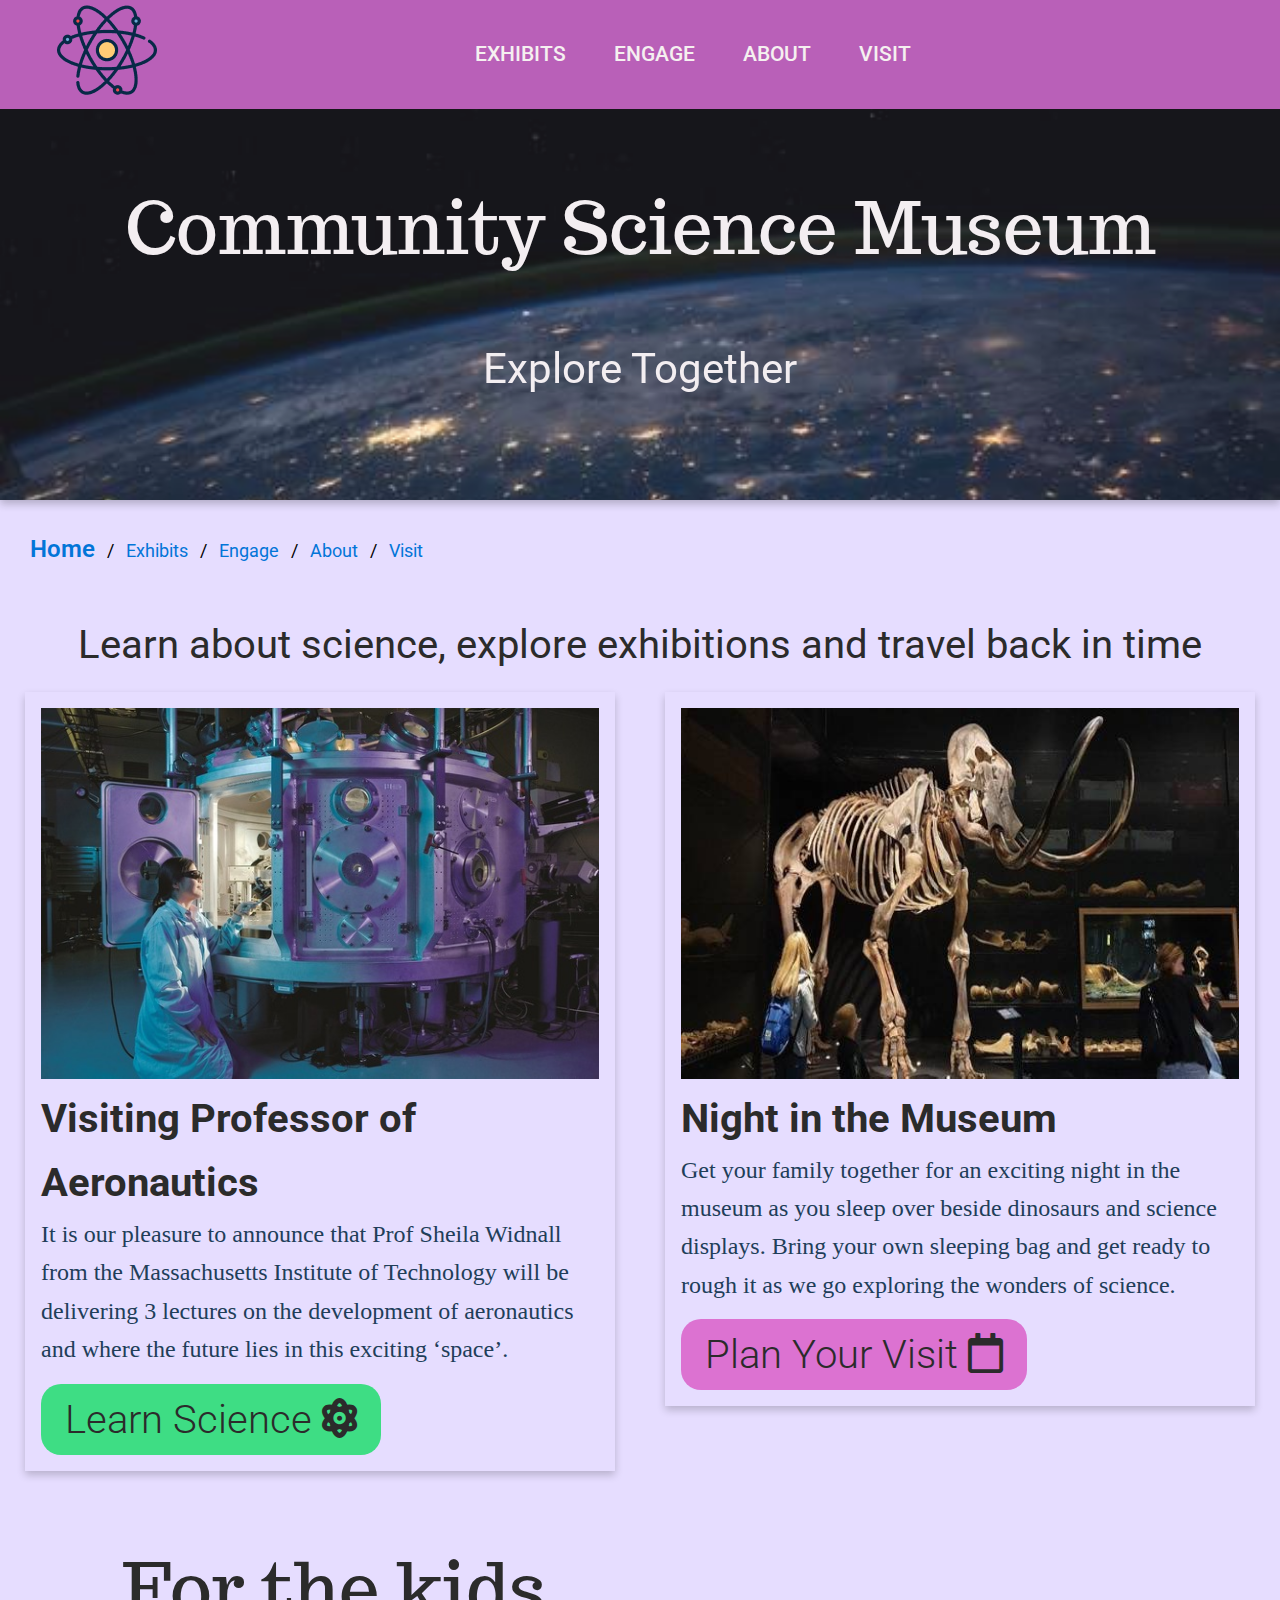
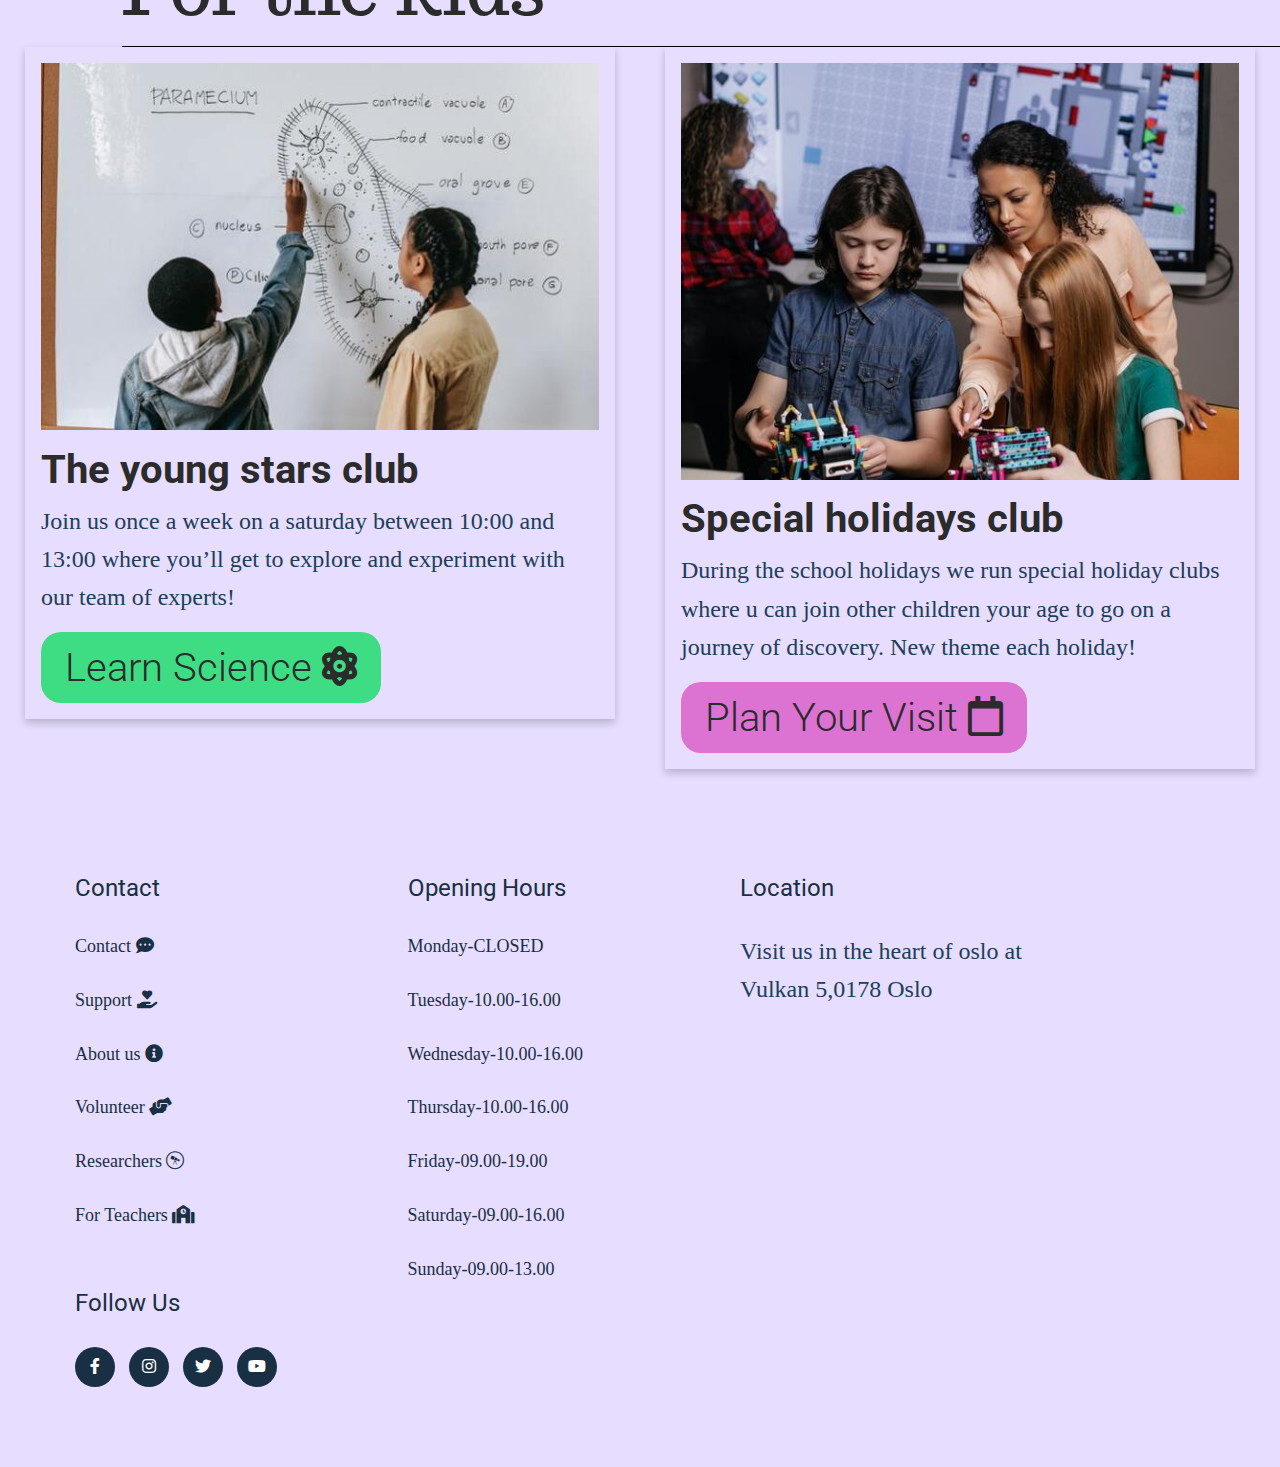
==== index.html @ 9e0d59b8 "minor changes" ====
<!DOCTYPE html>
<html lang="en">
  <head>
    <meta charset="UTF-8" />
    <meta http-equiv="X-UA-Compatible" content="IE=edge" />
    <meta name="viewport" content="width=device-width, initial-scale=1.0" />
    <meta
      name="description"
      content="Science Museum, Technology, biology, ecology, space, universe, dinosaurs"
    />
    <title>Community Science Museum Home Page</title>
    <link rel="stylesheet" href="/CSS/style.css" />
    <link
      rel="stylesheet"
      href="https://cdnjs.cloudflare.com/ajax/libs/font-awesome/5.15.4/css/all.min.css"
      integrity="sha512-1ycn6IcaQQ40/MKBW2W4Rhis/DbILU74C1vSrLJxCq57o941Ym01SwNsOMqvEBFlcgUa6xLiPY/NS5R+E6ztJQ=="
      crossorigin="anonymous"
      referrerpolicy="no-referrer"
    />
  </head>
  <body>
    <header>
      <a href="/index.html">
        <img class="logo" src="/img/atom-svgrepo-com.png" alt="CSM-Logo" />
      </a>
      <input type="checkbox" id="nav-toggle" class="nav-toggle" />
      <nav>
        <ul>
          <li><a href="/exhibits.html">Exhibits</a></li>
          <li><a href="/engage.html">Engage</a></li>
          <li><a href="/about.html">About</a></li>
          <li><a href="/visit.html">Visit</a></li>
        </ul>
      </nav>
      <label for="nav-toggle" class="nav-toggle-label">
        <span></span>
      </label>
    </header>
    <section class="herocontainer hero-banner header-pic">
      <div class="herob-text">
        <h2 class="herotext1">Community Science Museum</h2>
        <h2 class="herotext2">Explore Together</h2>
      </div>
    </section>
    <section>
      <ul class="breadcrums">
        <li><a class="active" href="/index.html">Home</a></li>
        <li><a href="/exhibits.html">Exhibits</a></li>
        <li><a href="/engage.html">Engage</a></li>
        <li><a href="/about.html">About</a></li>
        <li><a href="/visit.html">Visit</a></li>
      </ul>
    </section>
    <h1 class="title">
      Learn about science, explore exhibitions and travel back in time
    </h1>
    <main class="top-section">
      <div class="row">
        <div class="column">
          <div class="card">
            <img
              class="topsection-pic"
              src="/img/sciencelady.jpg"
              alt="Scientist with protective goggles working on a silver/purple machine"
            />
            <h2>Visiting Professor of Aeronautics</h2>
            <p>
              It is our pleasure to announce that Prof Sheila Widnall from the
              Massachusetts Institute of Technology will be delivering 3
              lectures on the development of aeronautics and where the future
              lies in this exciting ‘space’.
            </p>
            <a href=""></a>
            <button class="science">
              Learn Science <i class="fas fa-atom"></i>
            </button>
          </div>
        </div>
        <div class="column">
          <div class="card">
            <img
              class="topsection-pic"
              src="/img/mammoth.jpg"
              alt="Mammoth exhibit with people in the background in awe"
            />
            <h2>Night in the Museum</h2>
            <p>
              Get your family together for an exciting night in the museum as
              you sleep over beside dinosaurs and science displays. Bring your
              own sleeping bag and get ready to rough it as we go exploring the
              wonders of science.
            </p>
            <button class="visit">
              Plan Your Visit <i class="far fa-calendar"></i>
            </button>
          </div>
        </div>
      </div>
    </main>
    <section>
      <h1 class="botsection-title">For the kids</h1>
      <div class="top-section">
        <div class="row">
          <div class="column">
            <div class="card">
              <img
                class="topsection-pic"
                src="/img/kidsscience.jpg"
                alt="Two kids drawing biology shapes in school"
              />
              <h2>The young stars club</h2>
              <p>
                Join us once a week on a saturday between 10:00 and 13:00 where
                you’ll get to explore and experiment with our team of experts!
              </p>
              <button class="science">
                Learn Science <i class="fas fa-atom"></i>
              </button>
            </div>
          </div>
          <div class="column">
            <div class="card">
              <img
                class="topsection-pic"
                src="/img/clubkids.png"
                alt="Kids playing with science lego"
              />
              <h2>Special holidays club</h2>
              <p>
                During the school holidays we run special holiday clubs where u
                can join other children your age to go on a journey of
                discovery. New theme each holiday!
              </p>
              <button class="visit">
                Plan Your Visit <i class="far fa-calendar"></i>
              </button>
            </div>
          </div>
        </div>
      </div>
    </section>
    <footer class="footer">
      <div class="footer-container">
        <div class="footer-row">
          <div class="footer-column">
            <h4>Contact</h4>
            <ul>
              <li>
                <a href="#">Contact <i class="fas fa-comment-dots"></i></a>
              </li>
              <li>
                <a href="#"
                  >Support <i class="fas fa-hand-holding-heart"></i>
                </a>
              </li>
              <li>
                <a href="#">About us <i class="fas fa-info-circle"></i></a>
              </li>
              <li>
                <a href="#">Volunteer <i class="fas fa-hands-helping"></i></a>
              </li>
              <li>
                <a href="#">Researchers <i class="fab fa-wpexplorer"></i></a>
              </li>
              <li>
                <a href="#">For Teachers <i class="fas fa-school"></i></a>
              </li>
            </ul>
          </div>
          <div class="footer-column">
            <h4>Opening Hours</h4>
            <ul>
              <li><a href="#">Monday-CLOSED</a></li>
              <li><a href="#">Tuesday-10.00-16.00</a></li>
              <li><a href="#">Wednesday-10.00-16.00</a></li>
              <li><a href="#">Thursday-10.00-16.00</a></li>
              <li><a href="#">Friday-09.00-19.00</a></li>
              <li><a href="#">Saturday-09.00-16.00</a></li>
              <li><a href="#">Sunday-09.00-13.00</a></li>
            </ul>
          </div>
          <div class="footer-column">
            <h4>Location</h4>
            <p>Visit us in the heart of oslo at Vulkan 5,0178 Oslo</p>
            <div class="map-responsive">
              <iframe
                src="https://www.google.com/maps/embed?pb=!1m18!1m12!1m3!1d1999.6000378362528!2d10.749838216096292!3d59.92218498187022!2m3!1f0!2f0!3f0!3m2!1i1024!2i768!4f13.1!3m3!1m2!1s0x46416e65a294248f%3A0xf993f57b39780819!2sVulkan%205%2C%200178%20Oslo!5e0!3m2!1sno!2sno!4v1638839526198!5m2!1sno!2sno"
                width="100%"
                height="100%"
                style="border: 0"
                allowfullscreen=""
                loading="lazy"
              ></iframe>
            </div>
          </div>
          <div class="footer-column">
            <h4>Follow us</h4>
            <div class="social-links">
              <a href="#"><i class="fab fa-facebook-f"></i></a>
              <a href="#"><i class="fab fa-instagram"></i></a>
              <a href="#"><i class="fab fa-twitter"></i></a>
              <a href="#"><i class="fab fa-youtube"></i></a>
            </div>
          </div>
        </div>
      </div>
    </footer>
  </body>
</html>
---- CSS/style.css ----
@import url('https://fonts.googleapis.com/css2?family=Comic+Neue:wght@400;700&family=Roboto:wght@300;400;500;700&family=Trocchi&display=swap');

* {
  margin: 0;
  padding: 0;
}

body {
  margin: 0;
  background-color: #e6ddff;
  overflow-x: hidden;
  line-height: 1.6;
}

h1 {
  text-align: center;
}

header {
  background: #b960b8;
  text-align: center;
  position: absolute;
  z-index: 99999;
  width: 100%;
}

/* Nav bar */

.nav-toggle {
  position: absolute;
  left: -12200px;
  top: -12200px;
}

.nav-toggle:focus ~ .nav-toggle-label {
  outline: 1px;
}

.nav-toggle-label {
  position: absolute;
  top: 0;
  left: 0;
  margin-left: 1em;
  height: 100%;
  display: flex;
  align-items: center;
}

.nav-toggle-label span,
.nav-toggle-label span::before,
.nav-toggle-label span::after {
  display: block;
  background: #2b2b2b;
  height: 2px;
  width: 2em;
  border-radius: 2px;
  position: relative;
}

.nav-toggle-label span::before,
.nav-toggle-label span::after {
  content: '';
  position: absolute;
}

.nav-toggle-label span::before {
  bottom: 7px;
}

.nav-toggle-label span::after {
  top: 7px;
}

nav {
  position: absolute;
  text-align: left;
  top: 100%;
  left: 0;
  background: #b960b8;
  font-family: 'Roboto', sans-serif;
  font-weight: 500;
  width: 50%;
  transform: scale(1, 0);
  transform-origin: top;
  transition: transform 400ms ease-in-out;
}

nav ul {
  margin: 0;
  padding: 0;
  list-style: none;
  width: 100%;
}

nav li {
  margin-bottom: 1em;
  margin-left: 1em;
}

nav a {
  color: #f5f0f0;
  text-decoration: none;
  font-size: 1.3rem;
  text-transform: uppercase;
  opacity: 0;
  transition: opacity 150ms ease-in-out;
}

nav a:hover {
  color: #2b2b2b;
}

.nav-toggle:checked ~ nav {
  transform: scale(1, 1);
}

.nav-toggle:checked ~ nav a {
  opacity: 1;
  transition: opacity 250ms ease-in-out 250ms;
}

.nav-desktop {
  height: 100%;
  display: flex;
  justify-content: space-between;
  flex-direction: row;
  align-items: flex-start;
}

/* nav end */

.herocontainer {
  display: flex;
  justify-content: center;
}

.herob-text {
  font-family: 'Trocchi', sans-serif;
  font-weight: 400;
  padding-top: 20px;
  padding-bottom: 20px;
  text-align: center;
}

.herotext1 {
  font-family: 'Trocchi', serif;
  font-weight: 400;
  font-size: 72px;
  color: #f5f0f0;
  margin-top: 150px;
}

.herotext2 {
  font-family: 'Roboto', sans-serif;
  font-weight: 400;
  font-size: 42px;
  color: #f5f0f0;
  margin-top: 50px;
  display: flex;
  justify-content: center;
}

.header-pic {
  position: relative;
  height: 500px;
  width: 100%;
  background-image: url(/img/heropic3.jpg);
  filter: drop-shadow(0px 4px 4px rgba(0, 0, 0, 0.25));
  background-repeat: no-repeat;
  background-size: cover;
  opacity: 0.9;
}

.container {
  padding: 10px;
}

/* Herobanner end */

/* Main top section */

.breadcrums {
  padding: 30px;
  list-style: none;
}

.breadcrums li {
  display: inline;
  font-size: 18px;
  font-family: 'Roboto';
}

.breadcrums li + li::before {
  padding: 8px;
  color: black;
  content: '/\00a0';
}

.breadcrums li a {
  color: #0275d8;
  text-decoration: none;
}

.breadcrums li a:hover {
  color: #01447e;
  text-decoration: underline;
}

.active {
  color: #0275d8;
  font-weight: 600;
  font-size: 24px;
}

.title {
  display: flex;
  font-family: 'Roboto';
  font-weight: 400;
  font-size: 2.5em;
  justify-content: center;
  margin-top: 15px;
  margin-bottom: 15px;
  color: #2b2b2b;
}

.top-section {
  display: flex;
}

.row {
  display: flex;
  justify-content: space-around;
  margin: 0 auto;
  width: 100%;
}

.row::after {
  content: '';
  display: table;
  clear: both;
}

.column {
  width: 100%;
  float: left;
  padding: 0 10px;
}

.card {
  box-shadow: 0 4px 8px 0 rgba(0, 0, 0, 0.2);
  padding: 16px;
  margin-bottom: 30px;
  background-color: transparent;
  margin-inline: auto;
  width: min(90%, 70.5rem);
}

.card h2 {
  font-family: 'Roboto';
  color: #2b2b2b;
  font-size: 2.5em;
}

/* Buttons */

.science {
  border: none;
  padding: 12px 24px;
  border-radius: 20px;
  font-size: 2.5em;
  color: #2b2b2b;
  background-color: #3edd84;
  margin: 0 auto;
  cursor: pointer;
  font-family: 'roboto';
  font-weight: 300;
  margin-top: 15px;
}

.visit {
  border: none;
  padding: 12px 24px;
  border-radius: 20px;
  font-size: 2.5em;
  color: #2b2b2b;
  background-color: #dc72d1;
  margin: 0 auto;
  cursor: pointer;
  font-family: 'roboto';
  font-weight: 300;
  margin-top: 15px;
}

.visit:hover {
  background-color: #f12886;

}
.science:hover {
  background-color: azure;
}
/* buttons end */
p {
  font-size: 1.5em;
  color: #213e59;
}

.topsection-pic {
  width: 100%;
}

/* Top section end */

/* Mid section */

.midsection-column {
  height: 10vh;
  display: flex;
}

.bold {
  font-weight: 400;
}

/* Mid section end */

.botsection-title {
  margin-top: 30px;
  border-bottom: 1px solid black;
  font-family: 'Trocchi';
  font-weight: 400;
  font-size: 72px;
  color: #2b2b2b;
  display: flex;
  margin-left: 122px;
}

.botsection-undertitle {
  font-family: 'Roboto';
  font-weight: 300;
  font-size: 42px;
  margin-left: 122px;
  color: #f5f0f0;
}

/* Footer */

.footer {
  background-color: #e6ddff;
  padding: 70px 0;
}

.footer-container {
  max-width: 1170px;
  margin: auto;
}

.footer-row {
  display: flex;
  flex-wrap: wrap;
}

.footer-column {
  width: 25%;
  padding: 0 20px;
}

.footer-column h4 {
  font-size: 24px;
  color: #192f44;
  text-transform: capitalize;
  margin-bottom: 25px;
  font-family: 'Roboto';
  font-weight: 400;
}

.footer-column ul li {
  list-style-type: none;
}

.footer-column ul li:not(:last-child) {
  margin-bottom: 25px;
}

.footer-column ul li a {
  font-size: 18px;
  text-decoration: none;
  color: #192f44;
  font-weight: 300;
  transition: all 0.3s ease;
}

.footer-column ul li a:hover {
  padding-left: 8px;
}

.footer-column .social-links a {
  display: inline-block;
  height: 40px;
  width: 40px;
  background-color: #192f44;
  margin: 0 10px 10px 0;
  text-align: center;
  border-radius: 50px;
  line-height: 40px;
  color: #fff;
  transition: all 0, 5s ease;
}

.footer-column .social-links a:hover {
  color: #2b2b2b;
  background-color: #dc72d1;
}

.map-responsive {
  overflow: hidden;
  padding-bottom: 56.25%;
  padding-top: 10%;
  position: relative;
  height: 0;
}

.map-responsive iframe {
  left: 0;
  top: 0;
  height: 100%;
  width: 100%;
  position: absolute;
}

/* Footer end */

@media screen and (min-width: 1024px) {
  .nav-toggle-label {
    display: none;
  }

  header {
    display: grid;
    grid-template-columns: 1fr auto minmax(800px, 4fr) 1fr;
  }
  .logo {
    grid-column: 1 / 4;
  }
  nav {
    position: relative;
    text-align: left;
    transition: none;
    transform: scale(1, 1);
    background: none;
    top: initial;
    left: initial;
    grid-column: 3/4;
    display: flex;
    justify-content: flex-end;
    align-items: center;
  }

  nav ul {
    display: flex;
    width: 50%;
  }
  nav li {
    margin-left: 3em;
    margin-bottom: 0;
  }
  nav a {
    opacity: 1;
    position: relative;
  }
  nav a::before {
    content: '';
    display: block;
    height: 2px;
    background: black;
    position: absolute;
    top: -0.75em;
    left: 0;
    right: 0;
    transform: scale(0, 1);
    transition: transform ease-in-out;
  }
  nav a:hover::before {
    transform: scale(1, 1);
  }
}

@media screen and (max-width: 1024px) {
  .column {
    width: 95%;
    display: block;
    margin-bottom: 20px;
  }
  .row {
    display: block;
  }
  .footer-column {
    width: 35%;
    margin-bottom: 30px;
  }
  .title {
    font-size: 2em;
  }
  .science {
    font-size: 1.5em;
  }
  .visit {
    font-size: 1.5em;
  }
}

@media screen and (max-width: 574px) {
  .footer-column {
    width: 25%;
    font-size: 12px;
  }
  .footer-column p {
    font-size: 18px;
  }
  .title {
    font-size: 1.5em;
  }
  .herotext1 {
    font-size: 22px;
  }
  .herotext2 {
    font-size: 24px;
  }
  .science,
  .visit {
    margin-bottom: 20px;
  }
  .botsection-title {
    font-size: 2em;
    margin-left: 20px;
  }
}
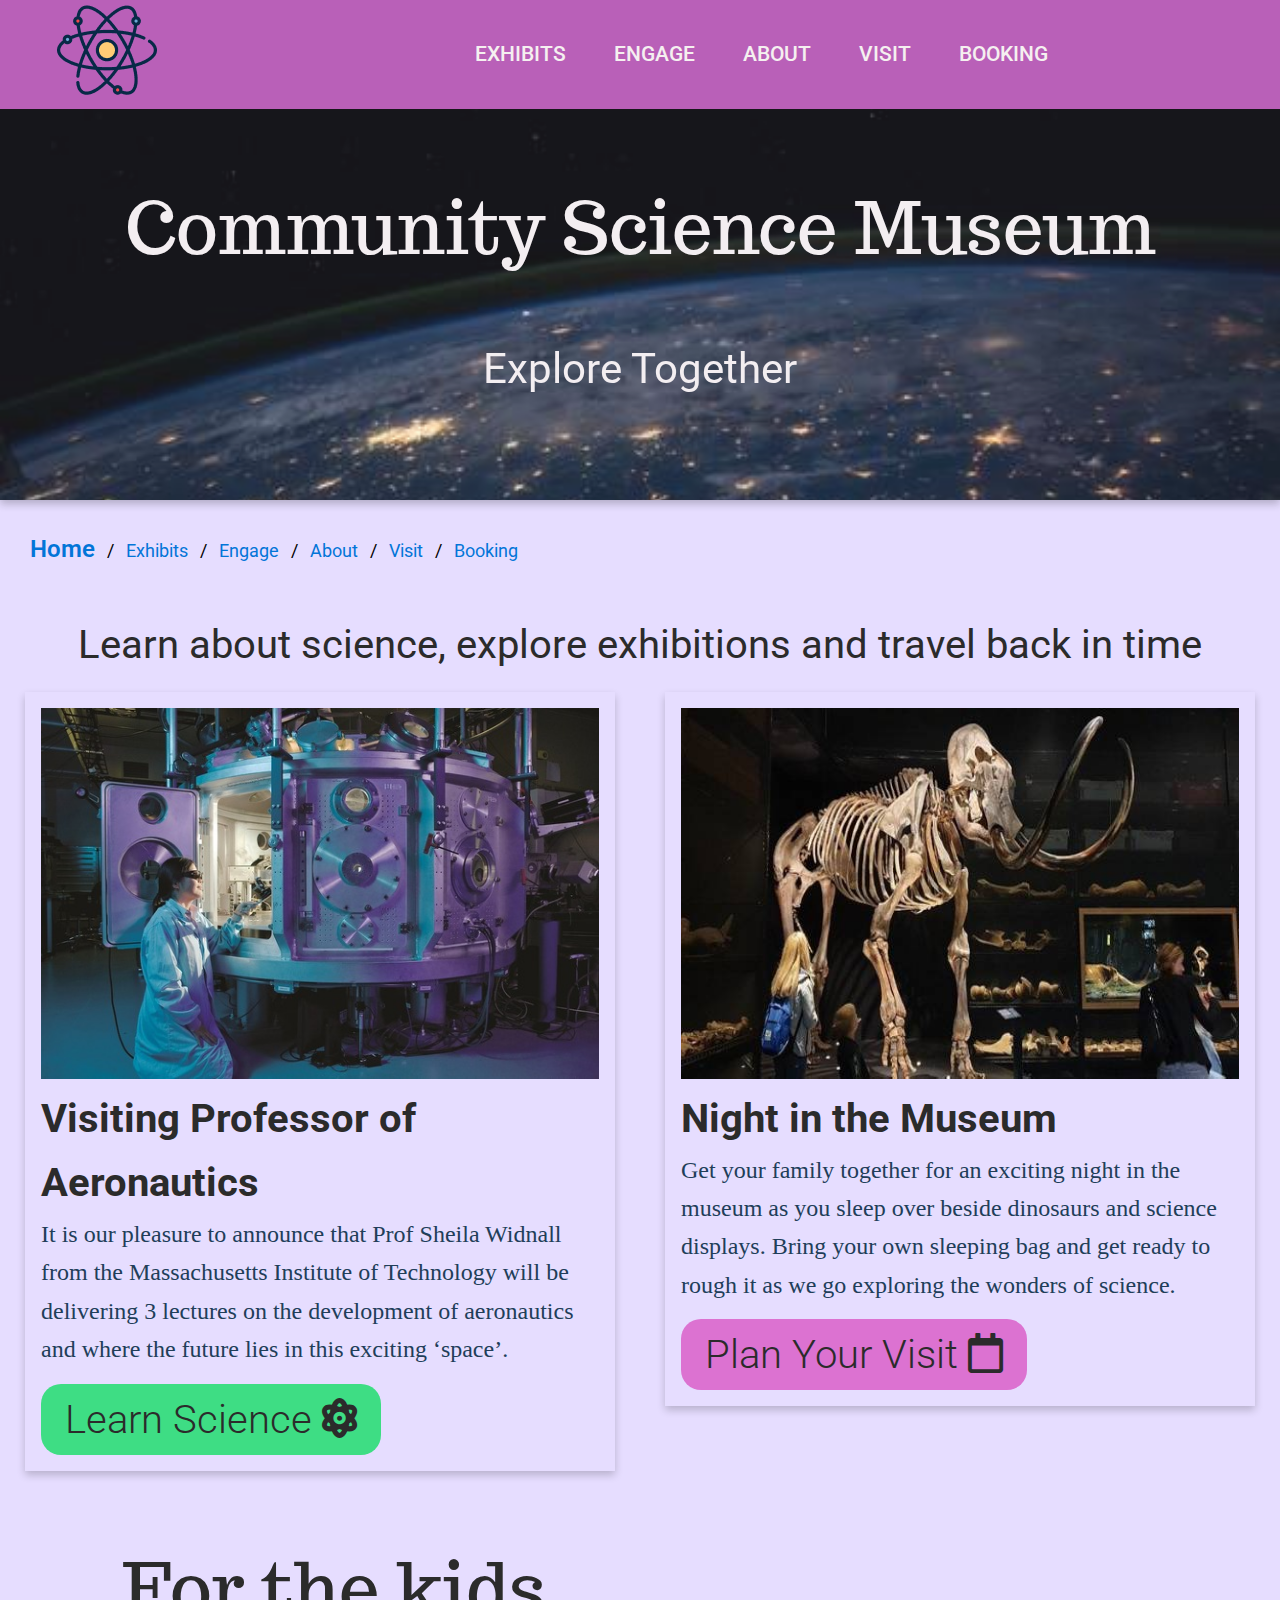
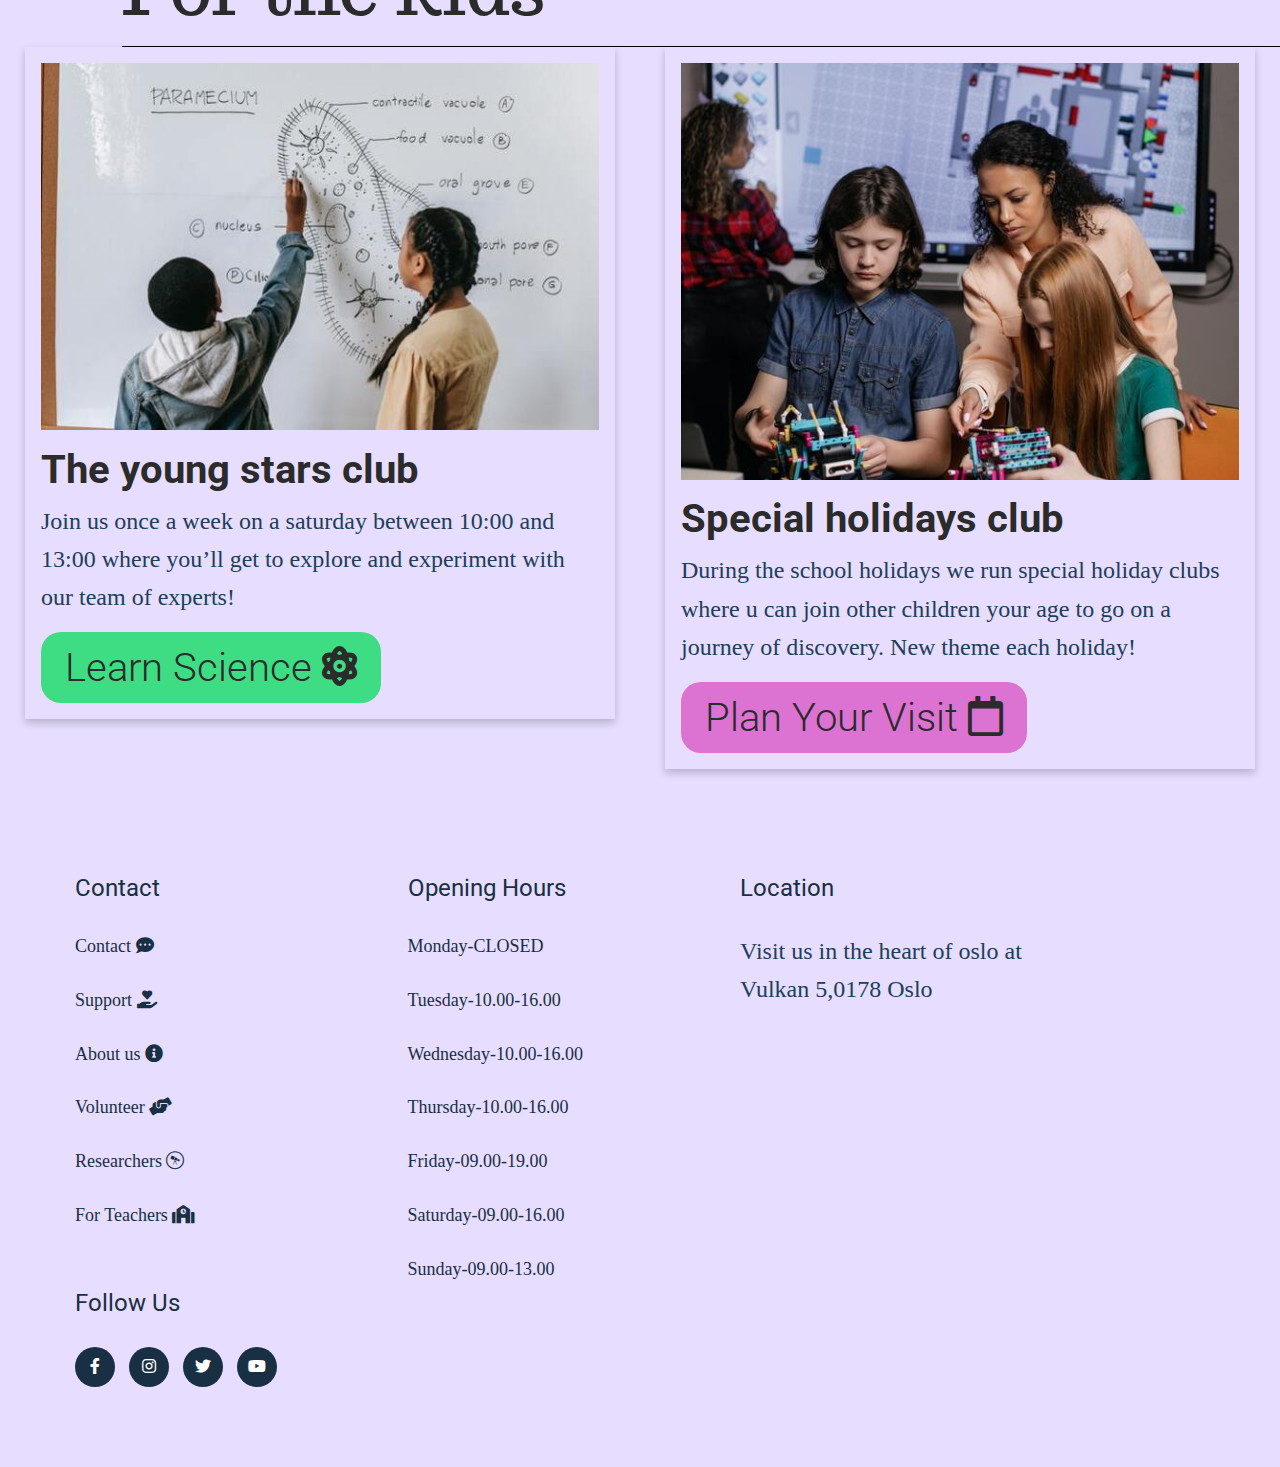
==== commit c5e614bb: "added a shopping page, and a cart" ====
--- a/index.html
+++ b/index.html
@@ -6,7 +6,7 @@
     <meta name="viewport" content="width=device-width, initial-scale=1.0" />
     <meta
       name="description"
-      content="Science Museum, Technology, biology, ecology, space, universe, dinosaurs"
+      content="Science Museum, Technology, biology, ecology, space, universe, dinosaurs, interactive museum, donate"
     />
     <title>Community Science Museum Home Page</title>
     <link rel="stylesheet" href="/CSS/style.css" />
@@ -17,6 +17,26 @@
       crossorigin="anonymous"
       referrerpolicy="no-referrer"
     />
+    <!-- Global site tag (gtag.js) - Google Analytics -->
+<script async src="https://www.googletagmanager.com/gtag/js?id=G-4S5LSHJT8V"></script>
+<script>
+  window.dataLayer = window.dataLayer || [];
+  function gtag(){dataLayer.push(arguments);}
+  gtag('js', new Date());
+
+  gtag('config', 'G-4S5LSHJT8V');
+</script>
+<!-- Hotjar Tracking Code for https://communitysciencemuseummw.netlify.app -->
+<script>
+  (function(h,o,t,j,a,r){
+      h.hj=h.hj||function(){(h.hj.q=h.hj.q||[]).push(arguments)};
+      h._hjSettings={hjid:2858410,hjsv:6};
+      a=o.getElementsByTagName('head')[0];
+      r=o.createElement('script');r.async=1;
+      r.src=t+h._hjSettings.hjid+j+h._hjSettings.hjsv;
+      a.appendChild(r);
+  })(window,document,'https://static.hotjar.com/c/hotjar-','.js?sv=');
+</script>
   </head>
   <body>
     <header>
@@ -30,6 +50,7 @@
           <li><a href="/engage.html">Engage</a></li>
           <li><a href="/about.html">About</a></li>
           <li><a href="/visit.html">Visit</a></li>
+          <li><a href="/cart.html">Booking</a></li>
         </ul>
       </nav>
       <label for="nav-toggle" class="nav-toggle-label">
@@ -49,6 +70,7 @@
         <li><a href="/engage.html">Engage</a></li>
         <li><a href="/about.html">About</a></li>
         <li><a href="/visit.html">Visit</a></li>
+        <li><a href="/cart.html">Booking</a></li>
       </ul>
     </section>
     <h1 class="title">
@@ -70,10 +92,10 @@
               lectures on the development of aeronautics and where the future
               lies in this exciting ‘space’.
             </p>
-            <a href=""></a>
+            <a href="/engage.html">
             <button class="science">
               Learn Science <i class="fas fa-atom"></i>
-            </button>
+            </button></a>
           </div>
         </div>
         <div class="column">
@@ -90,9 +112,9 @@
               own sleeping bag and get ready to rough it as we go exploring the
               wonders of science.
             </p>
-            <button class="visit">
+            <a href="/visit.html"><button class="visit">
               Plan Your Visit <i class="far fa-calendar"></i>
-            </button>
+            </button></a>
           </div>
         </div>
       </div>
@@ -113,9 +135,9 @@
                 Join us once a week on a saturday between 10:00 and 13:00 where
                 you’ll get to explore and experiment with our team of experts!
               </p>
-              <button class="science">
+              <a href="/engage.html"><button class="science">
                 Learn Science <i class="fas fa-atom"></i>
-              </button>
+              </button></a>
             </div>
           </div>
           <div class="column">
@@ -131,9 +153,9 @@
                 can join other children your age to go on a journey of
                 discovery. New theme each holiday!
               </p>
-              <button class="visit">
+              <a href="/visit.html"><button class="visit">
                 Plan Your Visit <i class="far fa-calendar"></i>
-              </button>
+              </button></a>
             </div>
           </div>
         </div>
